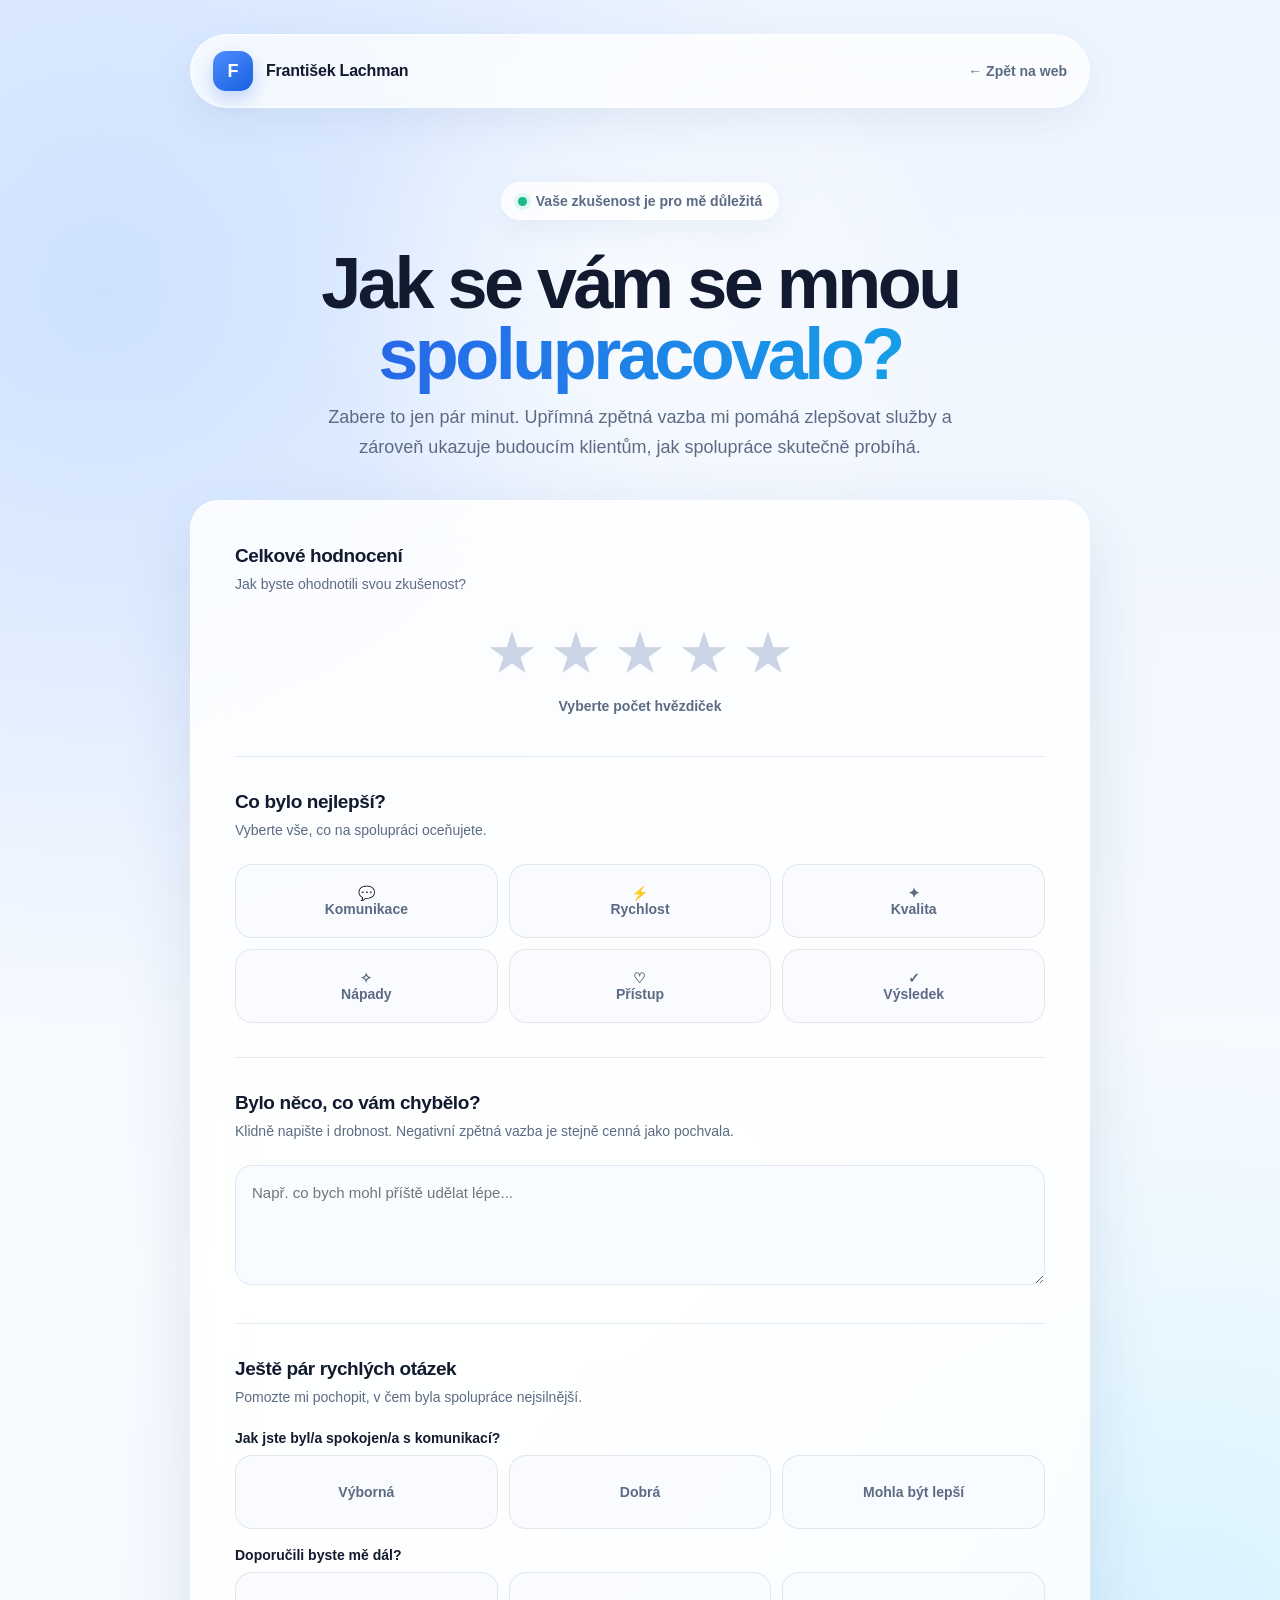
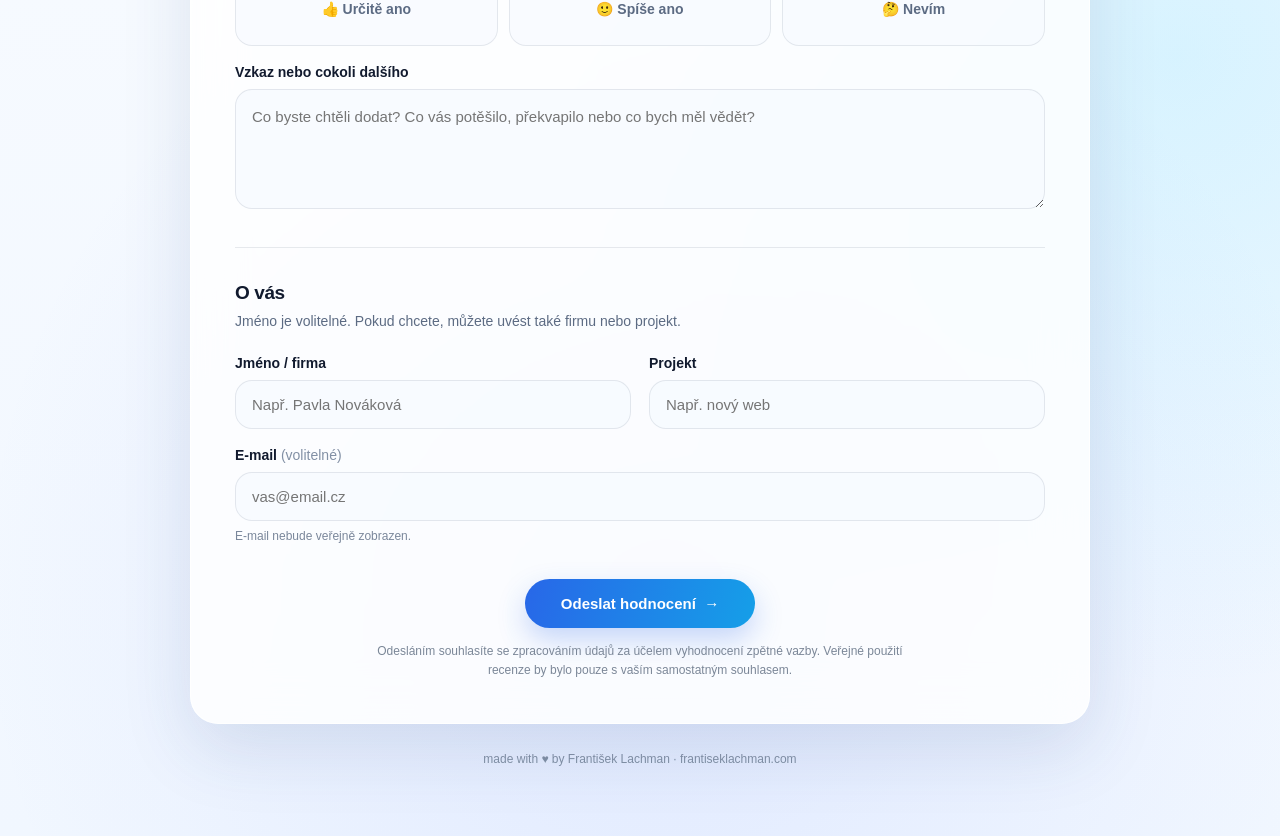
==== recenze.html @ b243c962 "Update and rename review-form-frantisek-lachman-admin-compatible.html to recenze.html" ====
<!DOCTYPE html>
<html lang="cs">
<head>
  <meta charset="UTF-8">
  <meta name="viewport" content="width=device-width, initial-scale=1.0">
  <meta name="theme-color" content="#f5f8ff">
  <title>Vaše zkušenost | František Lachman</title>

  <style>
    :root {
      --bg: #f5f8ff;
      --bg-soft: rgba(255,255,255,.72);
      --card: rgba(255,255,255,.82);
      --text: #111a2e;
      --muted: #5c6b83;
      --line: rgba(32, 52, 84, .10);
      --blue: #2867e8;
      --blue-2: #159fe8;
      --blue-soft: #eaf1ff;
      --green: #18b98a;
      --shadow: 0 25px 70px rgba(37, 70, 120, .13);
      --radius: 28px;
    }

    * { box-sizing: border-box; }

    html { scroll-behavior: smooth; }

    body {
      margin: 0;
      min-height: 100vh;
      font-family: Inter, -apple-system, BlinkMacSystemFont, "Segoe UI", Roboto, Arial, sans-serif;
      color: var(--text);
      background:
        radial-gradient(circle at 8% 12%, rgba(82, 151, 255, .22), transparent 30%),
        radial-gradient(circle at 92% 68%, rgba(75, 211, 255, .18), transparent 31%),
        radial-gradient(circle at 52% 90%, rgba(93, 126, 255, .12), transparent 30%),
        linear-gradient(180deg, #eef5ff 0%, #f8fbff 52%, #f1f7ff 100%);
      overflow-x: hidden;
    }

    body::before {
      content: "";
      position: fixed;
      inset: 0;
      pointer-events: none;
      background:
        radial-gradient(circle at 50% 35%, rgba(255,255,255,.75), transparent 38%);
      z-index: -1;
    }

    .page {
      width: min(900px, calc(100% - 32px));
      margin: 0 auto;
      padding: 34px 0 70px;
    }

    /* Top bar – intentionally matches the clean glass style of the portfolio */
    .topbar {
      height: 74px;
      display: flex;
      align-items: center;
      justify-content: space-between;
      gap: 20px;
      padding: 0 22px;
      border: 1px solid rgba(255,255,255,.8);
      border-radius: 38px;
      background: rgba(255,255,255,.72);
      backdrop-filter: blur(22px);
      -webkit-backdrop-filter: blur(22px);
      box-shadow: 0 12px 40px rgba(45, 73, 117, .08);
    }

    .brand {
      display: flex;
      align-items: center;
      gap: 13px;
      font-weight: 700;
      letter-spacing: -.2px;
    }

    .brand-mark {
      width: 40px;
      height: 40px;
      display: grid;
      place-items: center;
      border-radius: 13px;
      color: white;
      font-size: 18px;
      font-weight: 800;
      background: linear-gradient(145deg, #4e8cff, #1761df);
      box-shadow: 0 8px 18px rgba(40,103,232,.25);
    }

    .back-link {
      color: var(--muted);
      text-decoration: none;
      font-size: 14px;
      font-weight: 600;
      transition: .2s ease;
    }

    .back-link:hover { color: var(--blue); }

    .hero {
      text-align: center;
      padding: 74px 16px 38px;
    }

    .eyebrow {
      display: inline-flex;
      align-items: center;
      gap: 9px;
      padding: 10px 16px;
      border-radius: 999px;
      background: rgba(255,255,255,.76);
      border: 1px solid rgba(255,255,255,.9);
      box-shadow: 0 8px 28px rgba(37,70,120,.06);
      color: var(--muted);
      font-size: 14px;
      font-weight: 600;
    }

    .status-dot {
      width: 9px;
      height: 9px;
      border-radius: 50%;
      background: var(--green);
      box-shadow: 0 0 0 4px rgba(24,185,138,.12);
    }

    h1 {
      margin: 28px 0 14px;
      font-size: clamp(42px, 7vw, 72px);
      line-height: .98;
      letter-spacing: -3.5px;
      font-weight: 800;
    }

    h1 span {
      background: linear-gradient(100deg, #2867e8, #159fe8);
      -webkit-background-clip: text;
      background-clip: text;
      color: transparent;
    }

    .hero p {
      max-width: 650px;
      margin: 0 auto;
      color: var(--muted);
      font-size: 18px;
      line-height: 1.65;
    }

    .review-card {
      padding: clamp(22px, 5vw, 44px);
      border: 1px solid rgba(255,255,255,.86);
      border-radius: var(--radius);
      background: var(--card);
      backdrop-filter: blur(26px);
      -webkit-backdrop-filter: blur(26px);
      box-shadow: var(--shadow);
    }

    .section + .section {
      margin-top: 34px;
      padding-top: 34px;
      border-top: 1px solid var(--line);
    }

    .section-title {
      margin: 0 0 7px;
      font-size: 19px;
      letter-spacing: -.4px;
    }

    .section-description {
      margin: 0 0 22px;
      color: var(--muted);
      font-size: 14px;
      line-height: 1.55;
    }

    /* Stars */
    .stars {
      display: flex;
      justify-content: center;
      gap: clamp(5px, 2vw, 12px);
      padding: 6px 0 4px;
      flex-direction: row-reverse;
    }

    .stars input {
      position: absolute;
      opacity: 0;
      pointer-events: none;
    }

    .stars label {
      cursor: pointer;
      color: #cbd5e5;
      font-size: clamp(42px, 9vw, 58px);
      line-height: 1;
      transition: transform .15s ease, color .15s ease;
      user-select: none;
    }

    .stars label:hover,
    .stars label:hover ~ label,
    .stars input:checked ~ label {
      color: #f5b82e;
    }

    .stars label:hover { transform: translateY(-3px) scale(1.04); }

    .rating-label {
      min-height: 24px;
      margin-top: 12px;
      text-align: center;
      color: var(--muted);
      font-size: 14px;
      font-weight: 600;
    }

    .grid {
      display: grid;
      grid-template-columns: repeat(2, minmax(0, 1fr));
      gap: 18px;
    }

    .field { min-width: 0; }

    .field.full { grid-column: 1 / -1; }

    label.field-label {
      display: block;
      margin-bottom: 9px;
      color: var(--text);
      font-size: 14px;
      font-weight: 700;
    }

    input[type="text"],
    input[type="email"],
    textarea {
      width: 100%;
      border: 1px solid var(--line);
      outline: none;
      border-radius: 17px;
      padding: 15px 16px;
      color: var(--text);
      background: rgba(247,250,255,.78);
      font: inherit;
      font-size: 15px;
      transition: border-color .2s ease, box-shadow .2s ease, background .2s ease;
    }

    textarea {
      min-height: 120px;
      resize: vertical;
      line-height: 1.55;
    }

    input:focus, textarea:focus {
      border-color: rgba(40,103,232,.45);
      background: white;
      box-shadow: 0 0 0 4px rgba(40,103,232,.08);
    }

    .choice-grid {
      display: grid;
      grid-template-columns: repeat(3, 1fr);
      gap: 11px;
    }

    .choice {
      position: relative;
    }

    .choice input {
      position: absolute;
      opacity: 0;
      pointer-events: none;
    }

    .choice label {
      min-height: 74px;
      padding: 14px 10px;
      display: flex;
      align-items: center;
      justify-content: center;
      text-align: center;
      border: 1px solid var(--line);
      border-radius: 17px;
      background: rgba(247,250,255,.68);
      color: var(--muted);
      font-size: 14px;
      font-weight: 700;
      cursor: pointer;
      transition: .2s ease;
    }

    .choice label:hover {
      transform: translateY(-2px);
      border-color: rgba(40,103,232,.25);
    }

    .choice input:checked + label {
      color: var(--blue);
      background: var(--blue-soft);
      border-color: rgba(40,103,232,.35);
      box-shadow: 0 8px 22px rgba(40,103,232,.08);
    }

    .mini-note {
      margin-top: 8px;
      color: #7a879b;
      font-size: 12px;
    }

    .submit-row {
      margin-top: 36px;
      text-align: center;
    }

    button {
      border: 0;
      cursor: pointer;
      font: inherit;
    }

    .submit {
      min-width: 230px;
      padding: 16px 25px;
      border-radius: 999px;
      color: white;
      font-weight: 750;
      font-size: 15px;
      background: linear-gradient(105deg, #2867e8, #159fe8);
      box-shadow: 0 12px 28px rgba(40,103,232,.25);
      transition: transform .2s ease, box-shadow .2s ease;
    }

    .submit:hover {
      transform: translateY(-2px);
      box-shadow: 0 16px 34px rgba(40,103,232,.30);
    }

    .submit:active { transform: translateY(0); }

    .privacy {
      max-width: 570px;
      margin: 14px auto 0;
      color: #7b8798;
      font-size: 12px;
      line-height: 1.55;
    }

    .success {
      display: none;
      text-align: center;
      padding: 28px 10px 10px;
    }

    .success-icon {
      width: 66px;
      height: 66px;
      display: grid;
      place-items: center;
      margin: 0 auto 20px;
      border-radius: 22px;
      color: white;
      font-size: 29px;
      background: linear-gradient(145deg, #20c997, #159f82);
      box-shadow: 0 13px 30px rgba(24,185,138,.22);
    }

    .success h2 {
      margin: 0 0 10px;
      font-size: 30px;
      letter-spacing: -1px;
    }

    .success p {
      margin: 0 auto;
      max-width: 500px;
      color: var(--muted);
      line-height: 1.65;
    }

    footer {
      padding: 28px 10px 0;
      text-align: center;
      color: #8290a5;
      font-size: 12px;
    }

    @media (max-width: 650px) {
      .page {
        width: min(100% - 20px, 900px);
        padding-top: 14px;
      }

      .topbar {
        height: 64px;
        padding: 0 16px;
      }

      .brand-mark { width: 36px; height: 36px; border-radius: 11px; }
      .brand { font-size: 14px; }
      .back-link { font-size: 12px; }

      .hero {
        padding: 52px 8px 28px;
      }

      h1 {
        letter-spacing: -2px;
      }

      .hero p {
        font-size: 16px;
      }

      .review-card {
        border-radius: 24px;
        padding: 24px 18px;
      }

      .grid {
        grid-template-columns: 1fr;
      }

      .field.full { grid-column: auto; }

      .choice-grid {
        grid-template-columns: 1fr;
      }

      .choice label {
        min-height: 58px;
      }
    }
  </style>
</head>

<body>
  <main class="page">

    <header class="topbar">
      <div class="brand">
        <div class="brand-mark">F</div>
        <span>František Lachman</span>
      </div>
      <a class="back-link" href="https://frantiseklachman.com/">← Zpět na web</a>
    </header>

    <section class="hero">
      <div class="eyebrow">
        <span class="status-dot"></span>
        Vaše zkušenost je pro mě důležitá
      </div>

      <h1>Jak se vám se mnou <span>spolupracovalo?</span></h1>

      <p>
        Zabere to jen pár minut. Upřímná zpětná vazba mi pomáhá
        zlepšovat služby a zároveň ukazuje budoucím klientům,
        jak spolupráce skutečně probíhá.
      </p>
    </section>

    <section class="review-card">

      <form id="reviewForm">

        <!-- Hodnocení -->
        <div class="section">
          <h2 class="section-title">Celkové hodnocení</h2>
          <p class="section-description">Jak byste ohodnotili svou zkušenost?</p>

          <div class="stars" role="radiogroup" aria-label="Hodnocení hvězdičkami">
            <input type="radio" id="star5" name="rating" value="5">
            <label for="star5" title="5 z 5">★</label>

            <input type="radio" id="star4" name="rating" value="4">
            <label for="star4" title="4 z 5">★</label>

            <input type="radio" id="star3" name="rating" value="3">
            <label for="star3" title="3 z 5">★</label>

            <input type="radio" id="star2" name="rating" value="2">
            <label for="star2" title="2 z 5">★</label>

            <input type="radio" id="star1" name="rating" value="1">
            <label for="star1" title="1 z 5">★</label>
          </div>

          <div class="rating-label" id="ratingText">Vyberte počet hvězdiček</div>
        </div>

        <!-- Pro / proti -->
        <div class="section">
          <h2 class="section-title">Co bylo nejlepší?</h2>
          <p class="section-description">Vyberte vše, co na spolupráci oceňujete.</p>

          <div class="choice-grid">
            <div class="choice">
              <input type="checkbox" id="pro1" name="pros" value="Komunikace">
              <label for="pro1">💬<br>Komunikace</label>
            </div>
            <div class="choice">
              <input type="checkbox" id="pro2" name="pros" value="Rychlost">
              <label for="pro2">⚡<br>Rychlost</label>
            </div>
            <div class="choice">
              <input type="checkbox" id="pro3" name="pros" value="Kvalita">
              <label for="pro3">✦<br>Kvalita</label>
            </div>
            <div class="choice">
              <input type="checkbox" id="pro4" name="pros" value="Nápady">
              <label for="pro4">✧<br>Nápady</label>
            </div>
            <div class="choice">
              <input type="checkbox" id="pro5" name="pros" value="Přístup">
              <label for="pro5">♡<br>Přístup</label>
            </div>
            <div class="choice">
              <input type="checkbox" id="pro6" name="pros" value="Výsledek">
              <label for="pro6">✓<br>Výsledek</label>
            </div>
          </div>
        </div>

        <div class="section">
          <h2 class="section-title">Bylo něco, co vám chybělo?</h2>
          <p class="section-description">Klidně napište i drobnost. Negativní zpětná vazba je stejně cenná jako pochvala.</p>

          <div class="field">
            <textarea id="cons" name="cons" placeholder="Např. co bych mohl příště udělat lépe..."></textarea>
          </div>
        </div>

        <!-- Detail zkušenosti -->
        <div class="section">
          <h2 class="section-title">Ještě pár rychlých otázek</h2>
          <p class="section-description">Pomozte mi pochopit, v čem byla spolupráce nejsilnější.</p>

          <div class="grid">
            <div class="field full">
              <label class="field-label">Jak jste byl/a spokojen/a s komunikací?</label>
              <div class="choice-grid">
                <div class="choice">
                  <input type="radio" id="com1" name="communication" value="Výborná">
                  <label for="com1">Výborná</label>
                </div>
                <div class="choice">
                  <input type="radio" id="com2" name="communication" value="Dobrá">
                  <label for="com2">Dobrá</label>
                </div>
                <div class="choice">
                  <input type="radio" id="com3" name="communication" value="Mohla být lepší">
                  <label for="com3">Mohla být lepší</label>
                </div>
              </div>
            </div>

            <div class="field full">
              <label class="field-label">Doporučili byste mě dál?</label>
              <div class="choice-grid">
                <div class="choice">
                  <input type="radio" id="rec1" name="recommend" value="Určitě ano">
                  <label for="rec1">👍 Určitě ano</label>
                </div>
                <div class="choice">
                  <input type="radio" id="rec2" name="recommend" value="Spíše ano">
                  <label for="rec2">🙂 Spíše ano</label>
                </div>
                <div class="choice">
                  <input type="radio" id="rec3" name="recommend" value="Nevím">
                  <label for="rec3">🤔 Nevím</label>
                </div>
              </div>
            </div>

            <div class="field full">
              <label class="field-label" for="message">Vzkaz nebo cokoli dalšího</label>
              <textarea id="message" name="message" placeholder="Co byste chtěli dodat? Co vás potěšilo, překvapilo nebo co bych měl vědět?"></textarea>
            </div>
          </div>
        </div>

        <!-- Kontakt -->
        <div class="section">
          <h2 class="section-title">O vás</h2>
          <p class="section-description">Jméno je volitelné. Pokud chcete, můžete uvést také firmu nebo projekt.</p>

          <div class="grid">
            <div class="field">
              <label class="field-label" for="name">Jméno / firma</label>
              <input type="text" id="name" name="name" placeholder="Např. Pavla Nováková">
            </div>

            <div class="field">
              <label class="field-label" for="project">Projekt</label>
              <input type="text" id="project" name="project" placeholder="Např. nový web">
            </div>

            <div class="field full">
              <label class="field-label" for="email">E-mail <span style="font-weight:400;color:#8290a5">(volitelné)</span></label>
              <input type="email" id="email" name="email" placeholder="vas@email.cz">
              <div class="mini-note">E-mail nebude veřejně zobrazen.</div>
            </div>
          </div>
        </div>

        <div class="submit-row">
          <button class="submit" type="submit">Odeslat hodnocení&nbsp; →</button>
          <p class="privacy">
            Odesláním souhlasíte se zpracováním údajů za účelem vyhodnocení zpětné vazby.
            Veřejné použití recenze by bylo pouze s vaším samostatným souhlasem.
          </p>
        </div>
      </form>

      <div class="success" id="success">
        <div class="success-icon">✓</div>
        <h2>Děkuji za váš čas.</h2>
        <p>
          Vaše zpětná vazba byla zaznamenána. Opravdu si jí vážím —
          pomáhá mi dělat další projekty ještě lépe.
        </p>
      </div>

    </section>

    <footer>
      made with ♥ by František Lachman · frantiseklachman.com
    </footer>
  </main>

  <script>
    // Text pod hvězdičkami
    const ratingText = document.getElementById("ratingText");
    const ratingMessages = {
      1: "Velmi nespokojen/a",
      2: "Spíše nespokojen/a",
      3: "Neutrální zkušenost",
      4: "Velmi spokojen/a",
      5: "Naprostá spokojenost ✦"
    };

    document.querySelectorAll('input[name="rating"]').forEach(input => {
      input.addEventListener("change", () => {
        ratingText.textContent = ratingMessages[input.value];
      });
    });

    // Základní lokální uložení – později lze snadno napojit na backend,
    // Formspree, Google Sheets, Supabase nebo vlastní API.
    document.getElementById("reviewForm").addEventListener("submit", function (event) {
      event.preventDefault();

      const rating = document.querySelector('input[name="rating"]:checked');
      if (!rating) {
        ratingText.textContent = "Prosím, vyberte nejprve počet hvězdiček.";
        ratingText.style.color = "#d14b4b";
        document.querySelector(".stars").scrollIntoView({ behavior: "smooth", block: "center" });
        return;
      }

      const pros = [...document.querySelectorAll('input[name="pros"]:checked')].map(x => x.value);

      /*
       * Ukládáme recenzi ve stejném tvaru jako ContactMessage,
       * který používá AdminMessages:
       * id, name, email, subject, company, budget, website,
       * message, status, created_at
       *
       * STORAGE_KEY musí být stejný jako v lib/storage.ts.
       * Pokud loadMessages() používá jiný klíč než "messages",
       * změň pouze hodnotu níže.
       */
      const 'fl-messages' = "messages";

      function loadMessages() {
        try {
          const raw = localStorage.getItem(STORAGE_KEY);
          if (!raw) return [];
          const data = JSON.parse(raw);
          return Array.isArray(data) ? data : [];
        } catch (error) {
          console.error("Nepodařilo se načíst zprávy:", error);
          return [];
        }
      }

      function saveMessages(messages) {
        localStorage.setItem(STORAGE_KEY, JSON.stringify(messages));
      }

      const ratingValue = Number(rating.value);
      const prosText = pros.length
        ? "\n\nCO BYLO NEJLEPŠÍ:\n" + pros.map(p => "• " + p).join("\n")
        : "";
      const consText = document.getElementById("cons").value.trim();
      const communication =
        document.querySelector('input[name="communication"]:checked')?.value || "";
      const recommend =
        document.querySelector('input[name="recommend"]:checked')?.value || "";
      const extraMessage = document.getElementById("message").value.trim();

      const details = [
        `HODNOCENÍ: ${ratingValue}/5 ⭐`,
        prosText,
        consText ? `\n\nCO ZLEPŠIT:\n${consText}` : "",
        communication ? `\n\nKOMUNIKACE: ${communication}` : "",
        recommend ? `\n\nDOPORUČENÍ: ${recommend}` : "",
        extraMessage ? `\n\nVZKAZ:\n${extraMessage}` : ""
      ].filter(Boolean).join("");

      const review = {
        id: (crypto.randomUUID ? crypto.randomUUID() :
          `${Date.now()}-${Math.random().toString(36).slice(2)}`),
        name: document.getElementById("name").value.trim() || "Anonymní klient",
        email: document.getElementById("email").value.trim(),
        subject: `⭐ Recenze – ${ratingValue}/5`,
        company: document.getElementById("project").value.trim(),
        budget: "",
        website: "",
        message: details,
        status: "new",
        created_at: new Date().toISOString()
      };

      const messages = loadMessages();
      messages.push(review);
      saveMessages(messages);

      document.getElementById("reviewForm").style.display = "none";
      document.getElementById("success").style.display = "block";
      window.scrollTo({ top: 0, behavior: "smooth" });
    });
  </script>
</body>
</html>
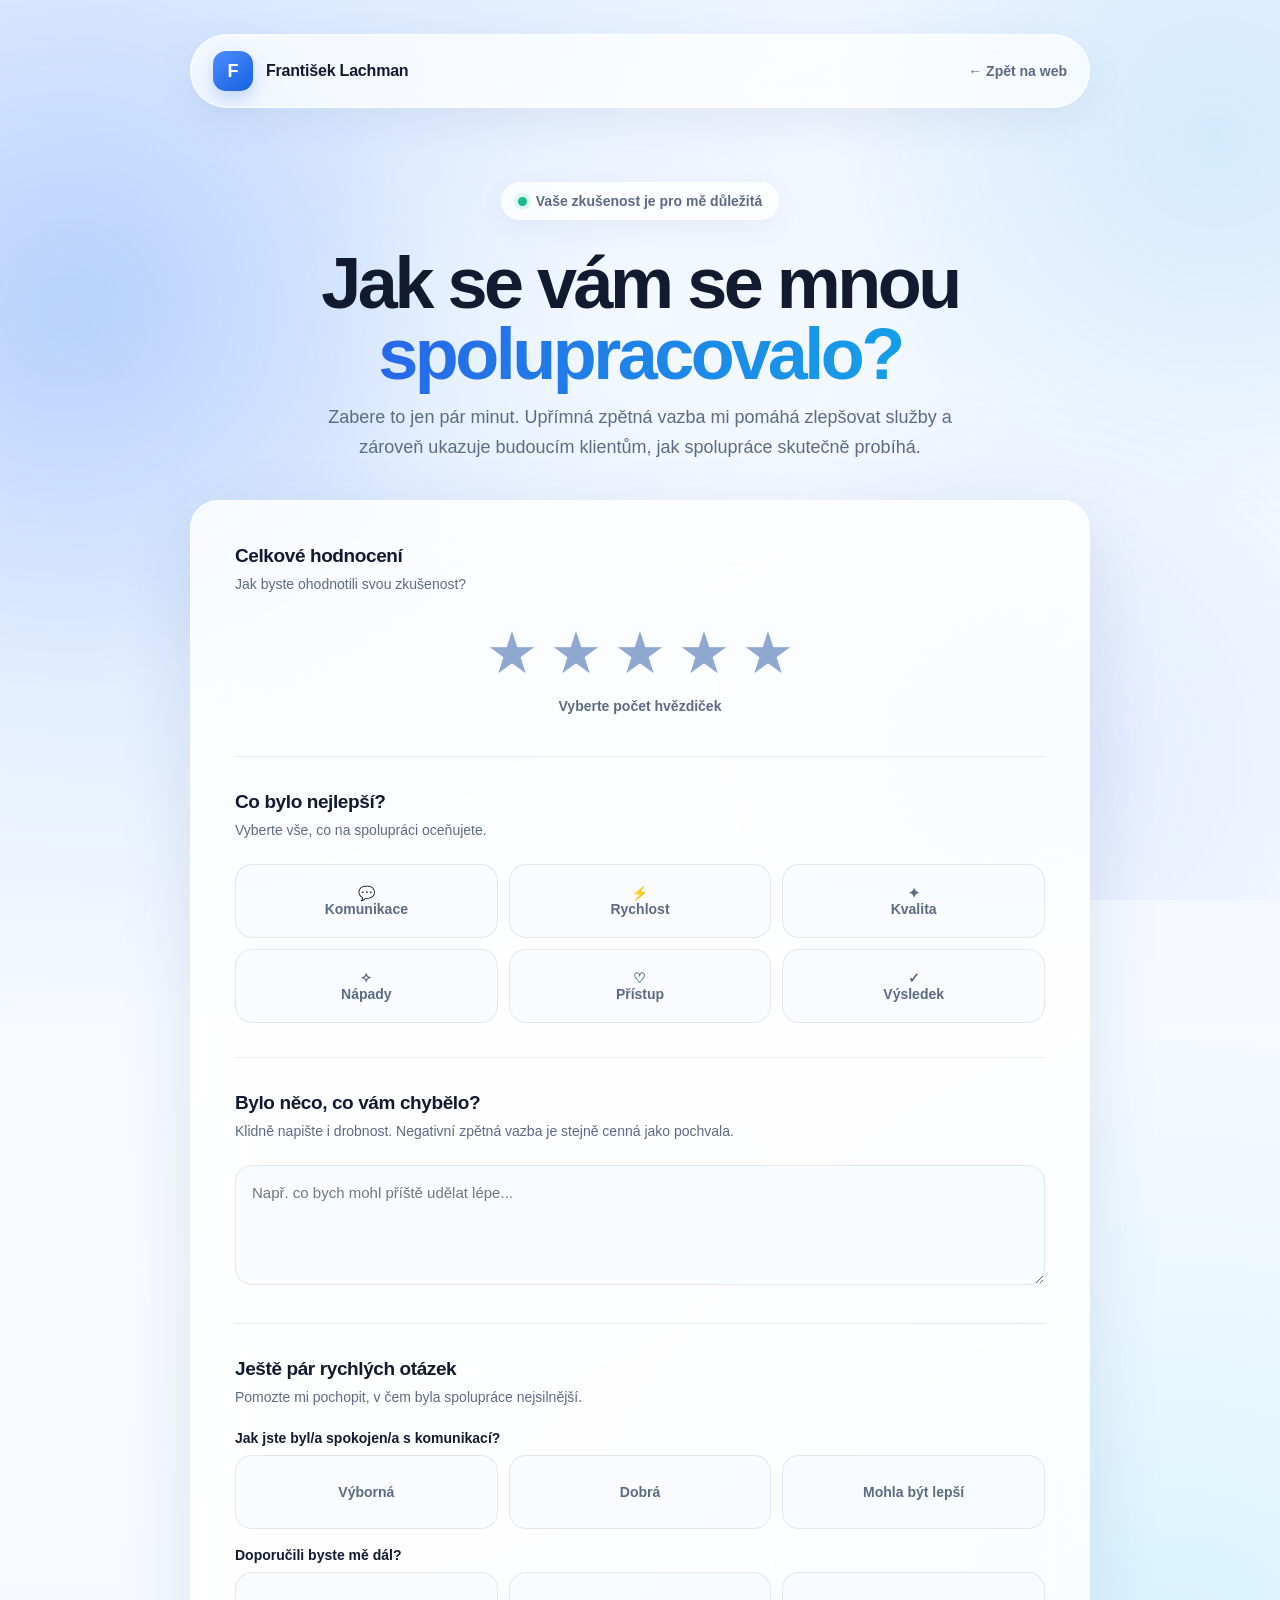
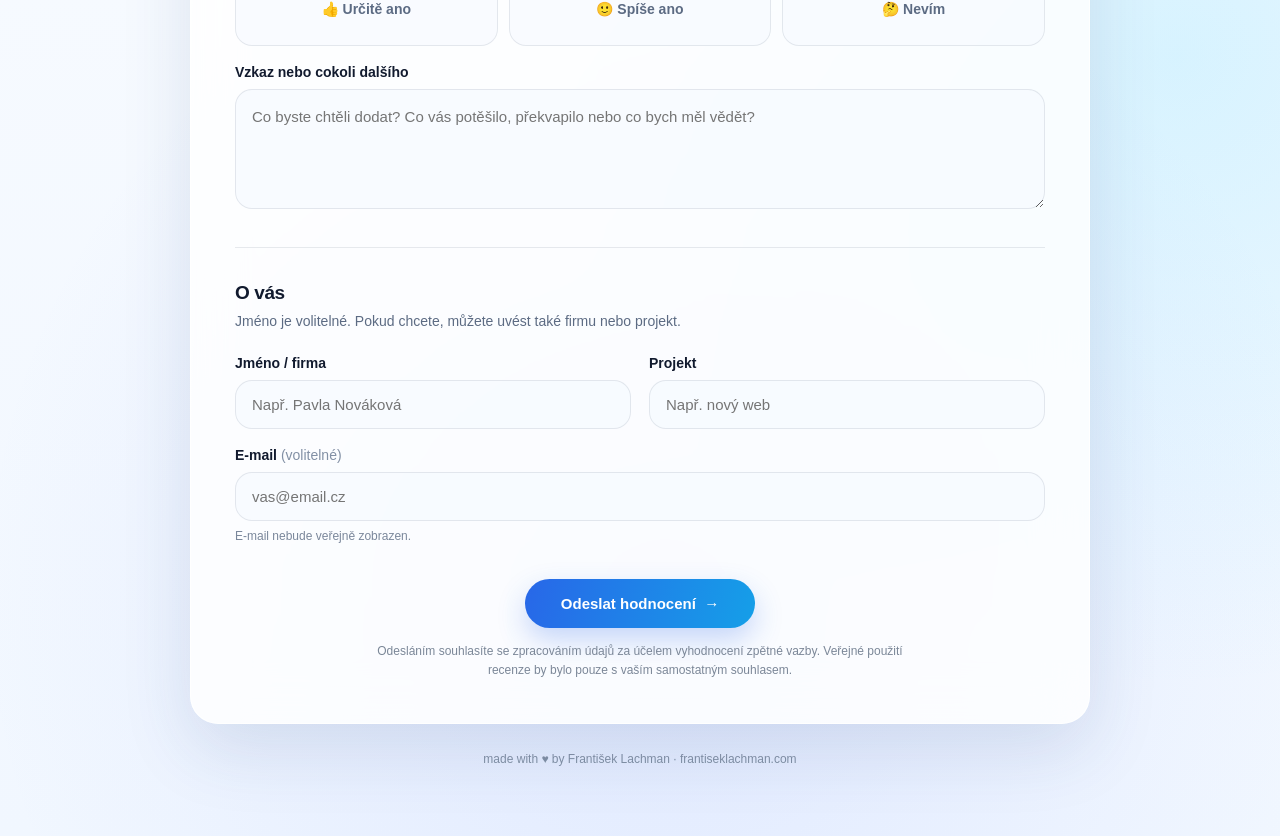
==== commit 37f93fdb: "Update recenze.html" ====
--- a/recenze.html
+++ b/recenze.html
@@ -39,15 +39,18 @@
       overflow-x: hidden;
     }
 
-    body::before {
-      content: "";
-      position: fixed;
-      inset: 0;
-      pointer-events: none;
-      background:
-        radial-gradient(circle at 50% 35%, rgba(255,255,255,.75), transparent 38%);
-      z-index: -1;
-    }
+body::before {
+  content: "";
+  position: fixed;
+  inset: 0;
+  pointer-events: none;
+  background:
+    radial-gradient(circle at 50% 35%, rgba(255,255,255,.55), transparent 38%),
+    radial-gradient(circle at 5% 35%, rgba(40,103,232,.13), transparent 28%),
+    radial-gradient(circle at 95% 15%, rgba(21,159,232,.12), transparent 27%),
+    radial-gradient(circle at 80% 85%, rgba(74,116,255,.10), transparent 30%);
+  z-index: -1;
+}
 
     .page {
       width: min(900px, calc(100% - 32px));
@@ -198,7 +201,7 @@
 
     .stars label {
       cursor: pointer;
-      color: #cbd5e5;
+      color: #8fa8d0;
       font-size: clamp(42px, 9vw, 58px);
       line-height: 1;
       transition: transform .15s ease, color .15s ease;
@@ -387,6 +390,48 @@
       color: var(--muted);
       line-height: 1.65;
     }
+
+    .google-review {
+  max-width: 520px;
+  margin: 30px auto 0;
+  padding: 22px;
+  border-radius: 22px;
+  background: rgba(255,255,255,.65);
+  border: 1px solid rgba(32,52,84,.08);
+}
+
+.google-review-title {
+  font-size: 17px;
+  font-weight: 750;
+  margin-bottom: 7px;
+}
+
+.google-review p {
+  margin-bottom: 18px;
+  font-size: 14px;
+}
+
+.google-review-button {
+  display: inline-flex;
+  align-items: center;
+  justify-content: center;
+  gap: 8px;
+  padding: 14px 22px;
+  border-radius: 999px;
+  background: white;
+  color: #202124;
+  border: 1px solid rgba(32,52,84,.12);
+  text-decoration: none;
+  font-size: 14px;
+  font-weight: 750;
+  box-shadow: 0 8px 22px rgba(37,70,120,.10);
+  transition: .2s ease;
+}
+
+.google-review-button:hover {
+  transform: translateY(-2px);
+  box-shadow: 0 12px 28px rgba(37,70,120,.16);
+}
 
     footer {
       padding: 28px 10px 0;
@@ -623,14 +668,36 @@
         </div>
       </form>
 
-      <div class="success" id="success">
-        <div class="success-icon">✓</div>
-        <h2>Děkuji za váš čas.</h2>
-        <p>
-          Vaše zpětná vazba byla zaznamenána. Opravdu si jí vážím —
-          pomáhá mi dělat další projekty ještě lépe.
-        </p>
-      </div>
+     <div class="success" id="success">
+  <div class="success-icon">✓</div>
+
+  <h2>Děkuji za váš čas.</h2>
+
+  <p>
+    Vaše zpětná vazba byla zaznamenána. Opravdu si jí vážím —
+    pomáhá mi dělat další projekty ještě lépe.
+  </p>
+
+  <div class="google-review">
+    <div class="google-review-title">
+      ⭐ Chcete mi udělat ještě větší radost?
+    </div>
+
+    <p>
+      Pokud jste byli se spoluprací spokojeni, můžete mi zanechat
+      krátkou recenzi také na Google. Zabere to jen chvilku.
+    </p>
+
+    <a
+      class="google-review-button"
+      href="https://g.page/r/CRDrV-EdHfT7EAE/review"
+      target="_blank"
+      rel="noopener noreferrer"
+    >
+      ⭐ Napsat recenzi na Google
+    </a>
+  </div>
+</div>
 
     </section>
 
@@ -681,11 +748,11 @@
        * Pokud loadMessages() používá jiný klíč než "messages",
        * změň pouze hodnotu níže.
        */
-      const 'fl-messages' = "messages";
+    const MESSAGES_KEY = 'fl-messages';
 
       function loadMessages() {
         try {
-          const raw = localStorage.getItem(STORAGE_KEY);
+          const raw = localStorage.getItem(MESSAGES_KEY);
           if (!raw) return [];
           const data = JSON.parse(raw);
           return Array.isArray(data) ? data : [];
@@ -696,7 +763,7 @@
       }
 
       function saveMessages(messages) {
-        localStorage.setItem(STORAGE_KEY, JSON.stringify(messages));
+        localStorage.setItem(MESSAGES_KEY, JSON.stringify(messages));
       }
 
       const ratingValue = Number(rating.value);
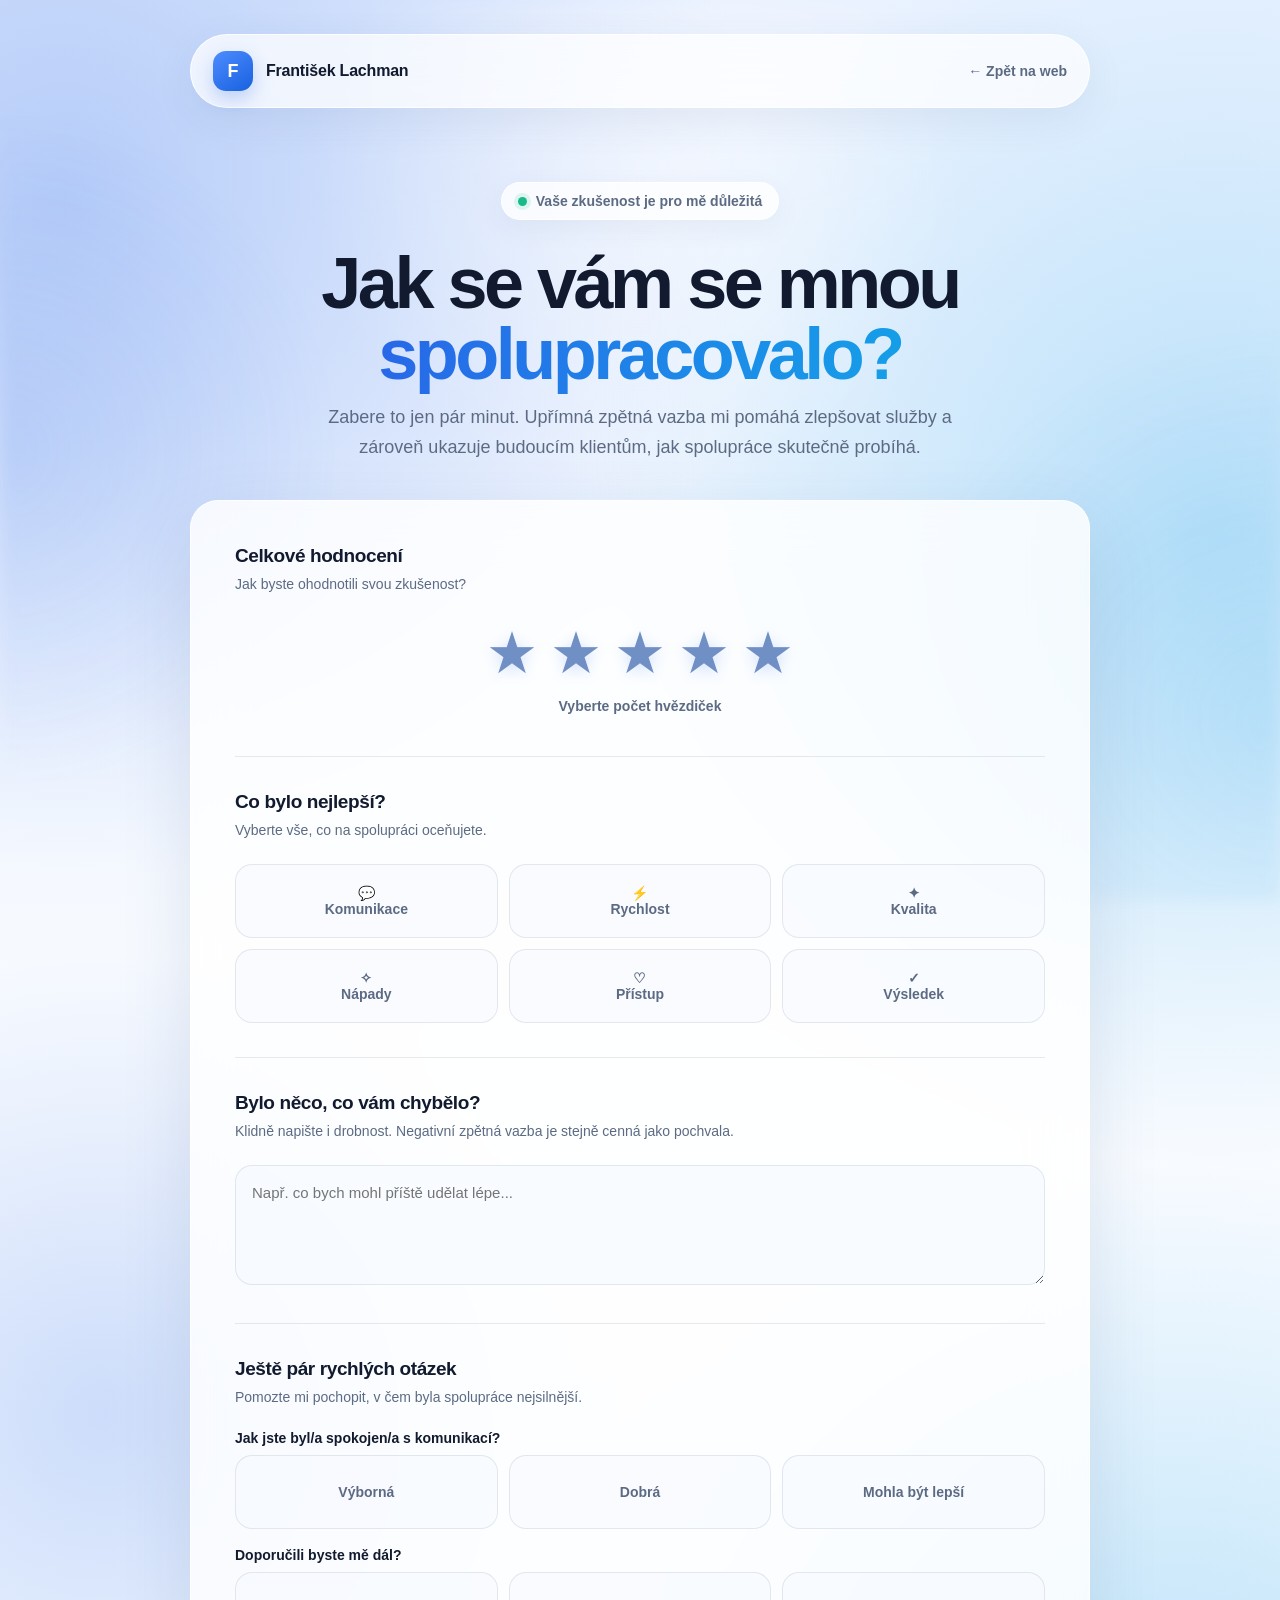
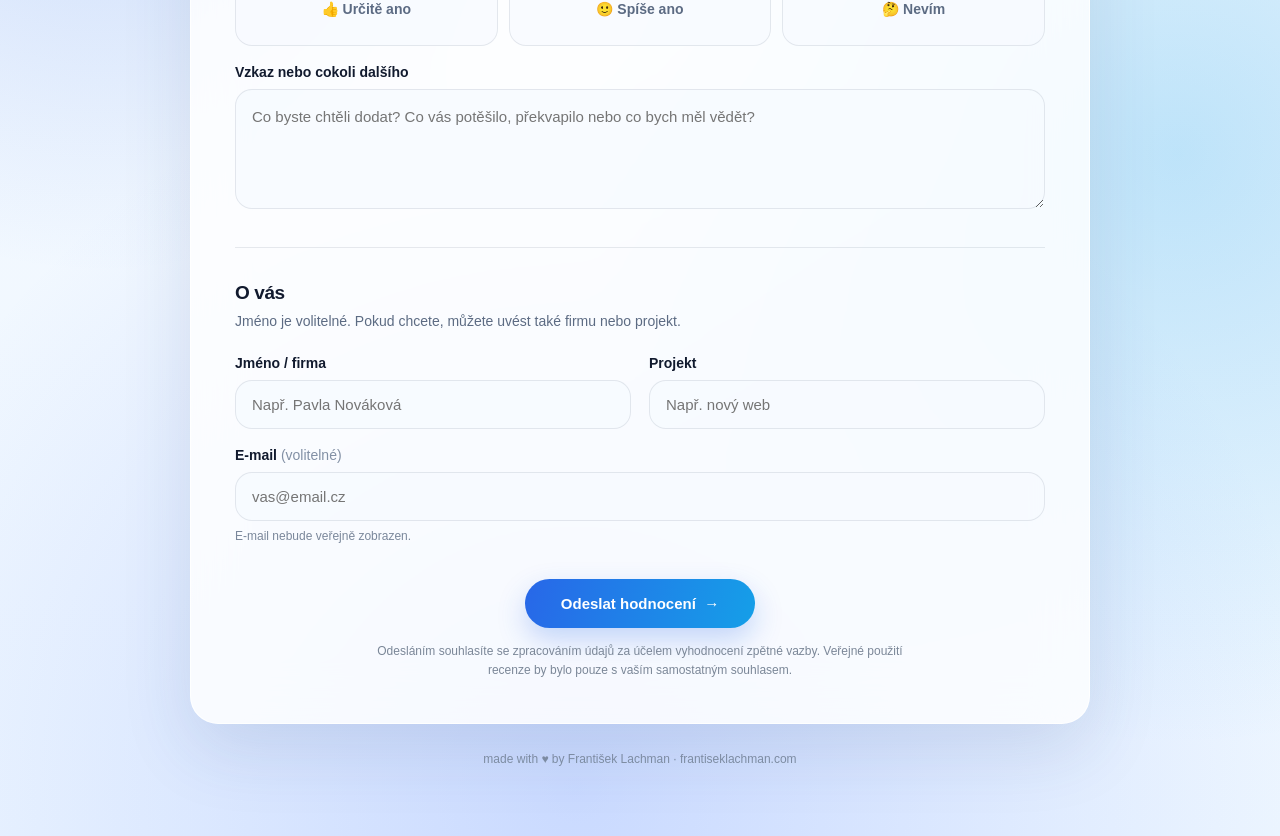
==== commit 1012a31d: "Update recenze.html" ====
--- a/recenze.html
+++ b/recenze.html
@@ -26,18 +26,20 @@
 
     html { scroll-behavior: smooth; }
 
-    body {
-      margin: 0;
-      min-height: 100vh;
-      font-family: Inter, -apple-system, BlinkMacSystemFont, "Segoe UI", Roboto, Arial, sans-serif;
-      color: var(--text);
-      background:
-        radial-gradient(circle at 8% 12%, rgba(82, 151, 255, .22), transparent 30%),
-        radial-gradient(circle at 92% 68%, rgba(75, 211, 255, .18), transparent 31%),
-        radial-gradient(circle at 52% 90%, rgba(93, 126, 255, .12), transparent 30%),
-        linear-gradient(180deg, #eef5ff 0%, #f8fbff 52%, #f1f7ff 100%);
-      overflow-x: hidden;
-    }
+body {
+  margin: 0;
+  min-height: 100vh;
+  font-family: Inter, -apple-system, BlinkMacSystemFont, "Segoe UI", Roboto, Arial, sans-serif;
+  color: var(--text);
+  background:
+    radial-gradient(circle at 5% 8%, rgba(40, 103, 232, .28), transparent 27%),
+    radial-gradient(circle at 95% 22%, rgba(21, 159, 232, .25), transparent 28%),
+    radial-gradient(circle at 8% 58%, rgba(40, 103, 232, .20), transparent 25%),
+    radial-gradient(circle at 92% 72%, rgba(21, 159, 232, .24), transparent 28%),
+    radial-gradient(circle at 45% 98%, rgba(74, 116, 255, .22), transparent 30%),
+    linear-gradient(180deg, #eaf2ff 0%, #f8fbff 45%, #edf6ff 100%);
+  overflow-x: hidden;
+}
 
 body::before {
   content: "";
@@ -45,10 +47,10 @@
   inset: 0;
   pointer-events: none;
   background:
-    radial-gradient(circle at 50% 35%, rgba(255,255,255,.55), transparent 38%),
-    radial-gradient(circle at 5% 35%, rgba(40,103,232,.13), transparent 28%),
-    radial-gradient(circle at 95% 15%, rgba(21,159,232,.12), transparent 27%),
-    radial-gradient(circle at 80% 85%, rgba(74,116,255,.10), transparent 30%);
+    radial-gradient(circle at 50% 20%, rgba(255,255,255,.45), transparent 35%),
+    radial-gradient(circle at 0% 50%, rgba(40,103,232,.12), transparent 25%),
+    radial-gradient(circle at 100% 80%, rgba(21,159,232,.12), transparent 27%);
+  filter: blur(8px);
   z-index: -1;
 }
 
@@ -201,7 +203,8 @@
 
     .stars label {
       cursor: pointer;
-      color: #8fa8d0;
+      color: #6f8fc5;
+text-shadow: 0 3px 14px rgba(40, 103, 232, .18);
       font-size: clamp(42px, 9vw, 58px);
       line-height: 1;
       transition: transform .15s ease, color .15s ease;
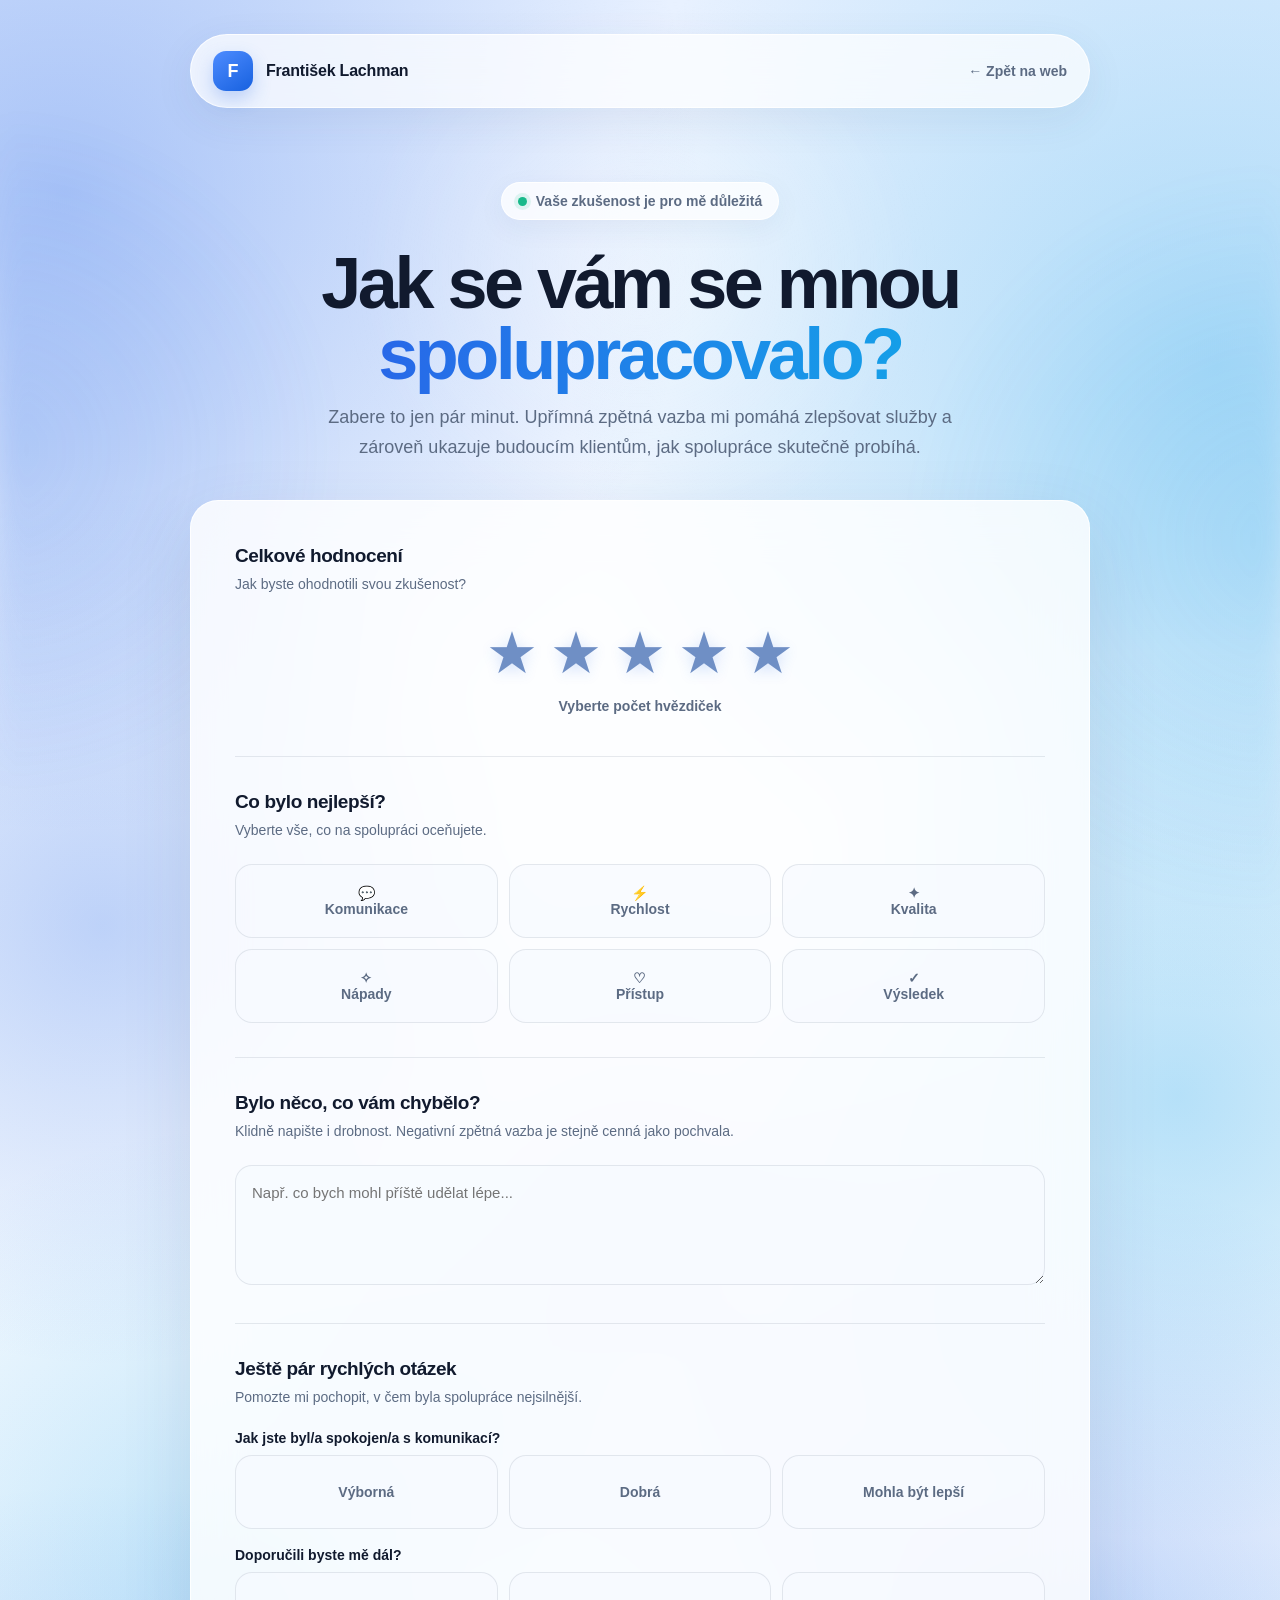
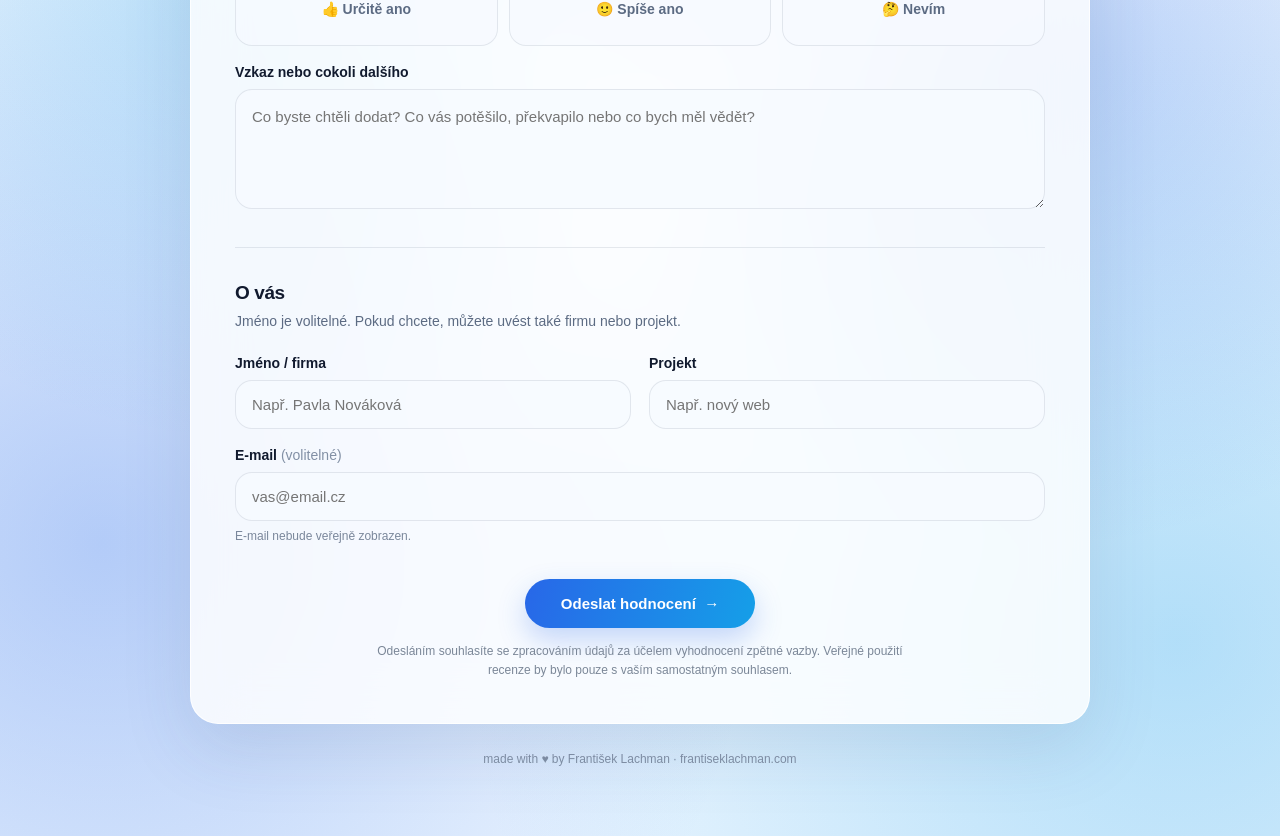
==== commit 0d6aaa70: "Update recenze.html" ====
--- a/recenze.html
+++ b/recenze.html
@@ -31,13 +31,72 @@
   min-height: 100vh;
   font-family: Inter, -apple-system, BlinkMacSystemFont, "Segoe UI", Roboto, Arial, sans-serif;
   color: var(--text);
+
   background:
-    radial-gradient(circle at 5% 8%, rgba(40, 103, 232, .28), transparent 27%),
-    radial-gradient(circle at 95% 22%, rgba(21, 159, 232, .25), transparent 28%),
-    radial-gradient(circle at 8% 58%, rgba(40, 103, 232, .20), transparent 25%),
-    radial-gradient(circle at 92% 72%, rgba(21, 159, 232, .24), transparent 28%),
-    radial-gradient(circle at 45% 98%, rgba(74, 116, 255, .22), transparent 30%),
-    linear-gradient(180deg, #eaf2ff 0%, #f8fbff 45%, #edf6ff 100%);
+    /* HORNÍ ČÁST */
+    radial-gradient(
+      circle at 5% 8%,
+      rgba(40, 103, 232, .34),
+      transparent 25%
+    ),
+
+    radial-gradient(
+      circle at 95% 15%,
+      rgba(21, 159, 232, .30),
+      transparent 27%
+    ),
+
+    /* STŘED */
+    radial-gradient(
+      circle at 8% 38%,
+      rgba(40, 103, 232, .27),
+      transparent 23%
+    ),
+
+    radial-gradient(
+      circle at 92% 45%,
+      rgba(21, 159, 232, .29),
+      transparent 25%
+    ),
+
+    radial-gradient(
+      circle at 50% 52%,
+      rgba(74, 116, 255, .20),
+      transparent 30%
+    ),
+
+    radial-gradient(
+      circle at 18% 65%,
+      rgba(21, 159, 232, .24),
+      transparent 24%
+    ),
+
+    radial-gradient(
+      circle at 82% 68%,
+      rgba(40, 103, 232, .26),
+      transparent 25%
+    ),
+
+    /* SPODNÍ ČÁST */
+    radial-gradient(
+      circle at 8% 88%,
+      rgba(40, 103, 232, .30),
+      transparent 27%
+    ),
+
+    radial-gradient(
+      circle at 92% 92%,
+      rgba(21, 159, 232, .28),
+      transparent 28%
+    ),
+
+    linear-gradient(
+      180deg,
+      #e8f1ff 0%,
+      #f7fbff 45%,
+      #edf6ff 100%
+    );
+
   overflow-x: hidden;
 }
 
@@ -46,14 +105,27 @@
   position: fixed;
   inset: 0;
   pointer-events: none;
+
   background:
-    radial-gradient(circle at 50% 20%, rgba(255,255,255,.45), transparent 35%),
-    radial-gradient(circle at 0% 50%, rgba(40,103,232,.12), transparent 25%),
-    radial-gradient(circle at 100% 80%, rgba(21,159,232,.12), transparent 27%);
-  filter: blur(8px);
+    radial-gradient(
+      circle at 50% 30%,
+      rgba(255,255,255,.35),
+      transparent 32%
+    ),
+    radial-gradient(
+      circle at 0% 50%,
+      rgba(40,103,232,.15),
+      transparent 25%
+    ),
+    radial-gradient(
+      circle at 100% 60%,
+      rgba(21,159,232,.16),
+      transparent 27%
+    );
+
+  filter: blur(12px);
   z-index: -1;
 }
-
     .page {
       width: min(900px, calc(100% - 32px));
       margin: 0 auto;
